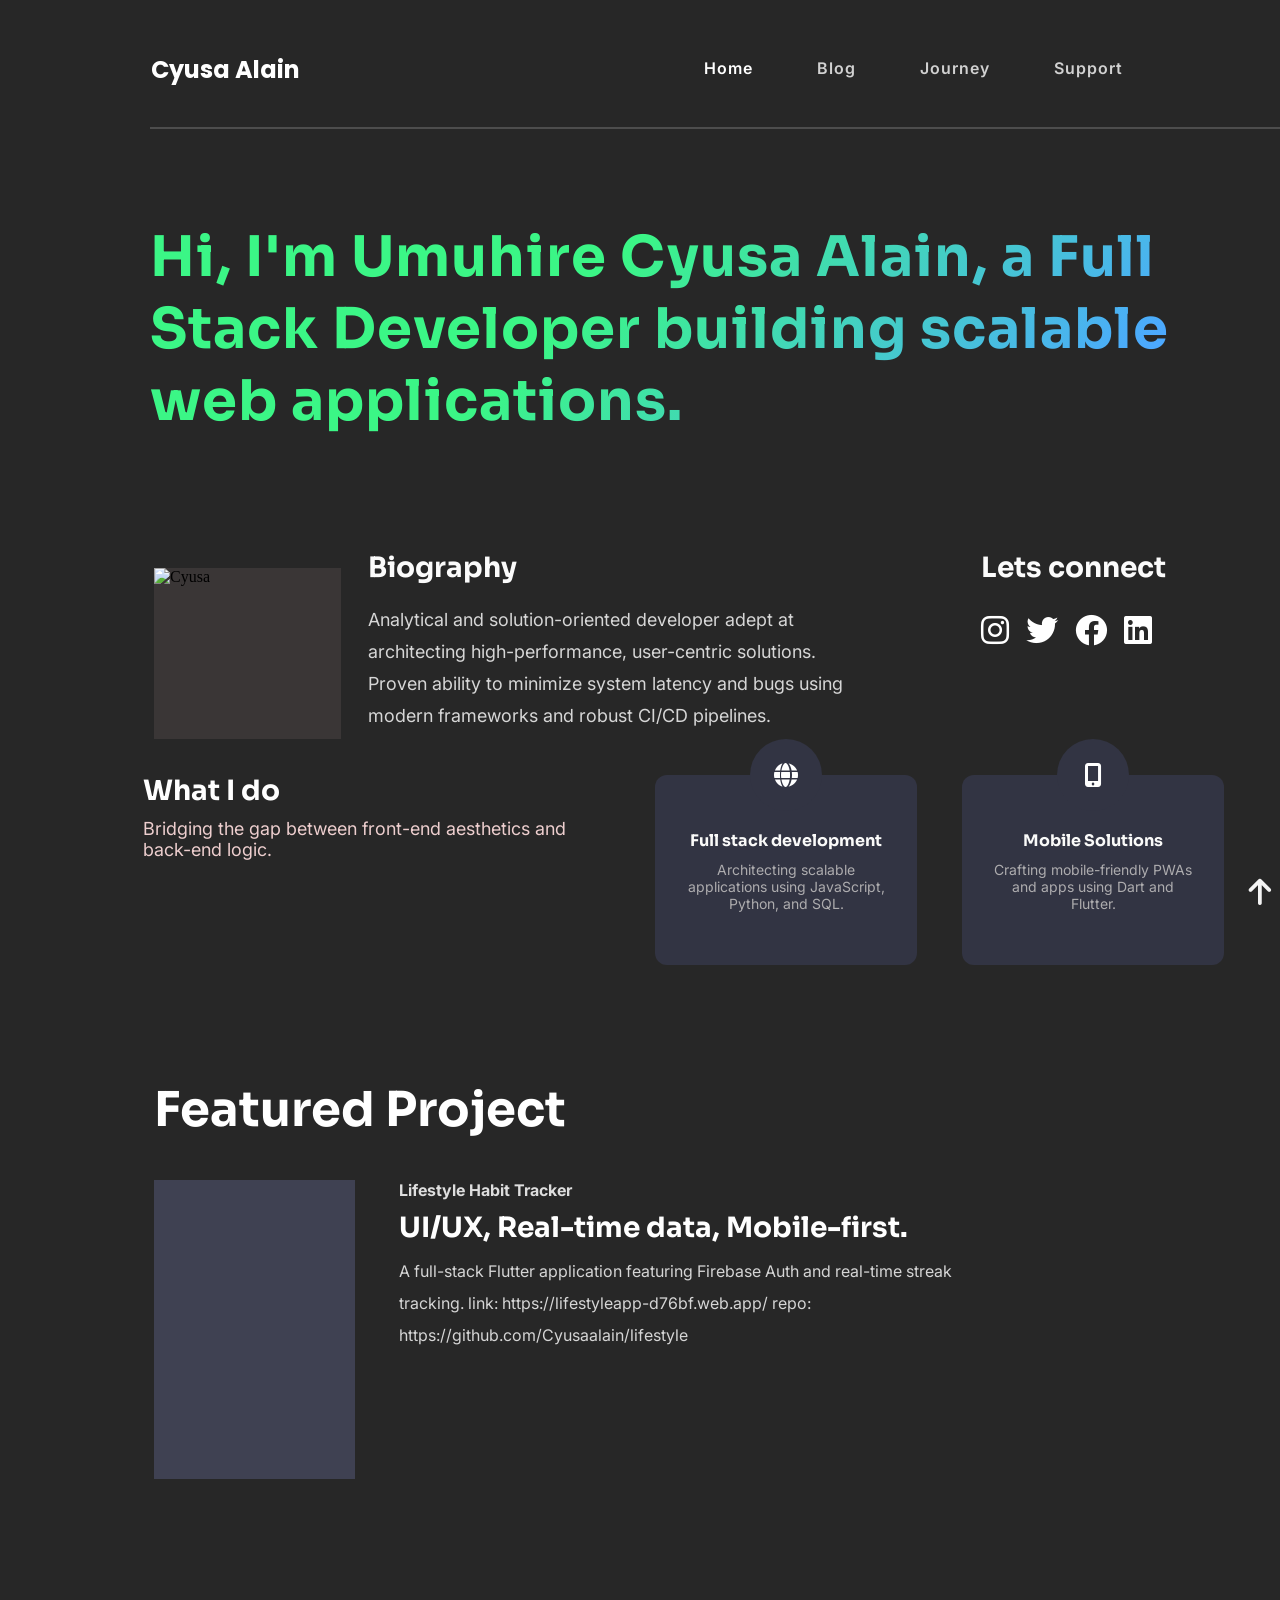
==== index.html @ eeb5d700 "start" ====
<!DOCTYPE html>
<html lang="en">
<head>
    <meta charset="UTF-8">
    <meta name="viewport" content="width=1498">
    <title>Cyusa Alain | Portfolio</title>
    <link rel="stylesheet" href="style.css">
    <link href="https://fonts.googleapis.com/css2?family=Inter:wght@400;600;700&family=Poppins:wght@700&family=Sora:wght@700&display=swap" rel="stylesheet">
    <link rel="stylesheet" href="https://cdnjs.cloudflare.com/ajax/libs/font-awesome/6.0.0/css/all.min.css">
</head>
<body>

    <div class="frame-8">
        
        <nav class="navbar">
            <div class="logo">Cyusa Alain</div>
            <div class="menu">
                <a href="#" class="active">Home</a>
                <a href="#">Blog</a>
                <a href="#">Journey</a>
                <a href="#">Support</a>
            </div>
            <div class="nav-border"></div>
        </nav>

        <section class="hero-section">
            <h1 class="gradient-text">Hi, I'm Umuhire Cyusa Alain, a Full Stack Developer building scalable web applications.</h1>
        </section>

        <section class="bio-section">
            <div class="avatar">
                <img src="profile.jpg" alt="Cyusa" class="profile-img">
            </div>
            <div class="biography-content">
                <h3>Biography</h3>
                <p>Analytical and solution-oriented developer adept at architecting high-performance, user-centric solutions. Proven ability to minimize system latency and bugs using modern frameworks and robust CI/CD pipelines.</p>
            </div>
            <div class="connect-section">
                <h3>Lets connect</h3>
                <div class="social-icons">
                    <i class="fab fa-instagram"></i>
                    <i class="fab fa-twitter"></i>
                    <i class="fab fa-facebook"></i>
                    <i class="fab fa-linkedin"></i>
                </div>
            </div>
        </section>

        <section class="what-i-do">
            <div class="spec-intro">
                <h3>What I do</h3>
                <p>Bridging the gap between front-end aesthetics and back-end logic.</p>
            </div>
            
            <div class="card web-dev">
                <div class="floating-icon"><i class="fas fa-globe"></i></div>
                <h6>Full stack development</h6>
                <p>Architecting scalable applications using JavaScript, Python, and SQL.</p>
            </div>

            <div class="card mobile-solutions">
                <div class="floating-icon"><i class="fas fa-mobile-alt"></i></div>
                <h6>Mobile Solutions</h6>
                <p>Crafting mobile-friendly PWAs and apps using Dart and Flutter.</p>
                <div class="arrow-indicator"><i class="fas fa-arrow-right"></i></div>
            </div>
        </section>

        <section class="featured-projects">
            <h2 class="section-title">Featured Project</h2>
            
            <div class="project-card">
                <div class="thumbnail"></div> <div class="project-detail">
                    <span class="p-label">Lifestyle Habit Tracker</span>
                    <h4>UI/UX, Real-time data, Mobile-first.</h4>
                    <p>A full-stack Flutter application featuring Firebase Auth and real-time streak tracking. link: https://lifestyleapp-d76bf.web.app/ repo: https://github.com/Cyusaalain/lifestyle</p>
                </div>
            </div>
        </section>

    </div>

</body>
</html>
---- style.css ----
/* RESET */
* { margin: 0; padding: 0; box-sizing: border-box; }

body {
    background: #272727;
    overflow-x: hidden;
}

.frame-8 {
    position: relative;
    width: 1498px;
    height: 3177px;
    margin: 0 auto;
    background: #272727;
}

/* NAVBAR */
.navbar {
    position: absolute;
    width: 1440px;
    height: 160px;
    left: 0;
    top: 0;
}

.logo {
    position: absolute;
    left: 151px;
    top: 52px;
    font-family: 'Poppins';
    font-weight: 700;
    font-size: 24px;
    color: #FFFFFF;
}

.menu {
    position: absolute;
    left: 704px;
    top: 17px;
    width: 625px;
    display: flex;
    gap: 64px;
    align-items: center;
    height: 101px;
}

.menu a {
    font-family: 'Inter';
    font-weight: 600;
    font-size: 16px;
    text-decoration: none;
    color: #D1D1D1;
    letter-spacing: 1px;
}

.menu a.active { color: #FFFFFF; }

.nav-border {
    position: absolute;
    width: 1140px;
    height: 0;
    left: 150px;
    top: 127px;
    border: 1px solid #4D4D4D;
}

/* HERO SECTION */
.hero-section {
    position: absolute;
    width: 1029px;
    height: 216px;
    left: 150px;
    top: 221px;
}

.gradient-text {
    font-family: 'Sora';
    font-weight: 700;
    font-size: 56px;
    line-height: 72px;
    letter-spacing: 1px;
    background: linear-gradient(134.01deg, #3BF686 40.75%, #4CA9FF 90.52%);
    -webkit-background-clip: text;
    -webkit-text-fill-color: transparent;
    background-clip: text;
}

/* BIO SECTION */
.bio-section {
    position: absolute;
    top: 532px;
    left: 154px;
    width: 1024px;
}

.avatar {
    position: absolute;
    width: 187px;
    height: 171px;
    left: 0;
    top: 36px;
    background: #3A3636;
}

.biography-content {
    position: absolute;
    left: 214px;
    width: 499px;
}

.biography-content h3, .connect-section h3 {
    font-family: 'Sora';
    font-weight: 700;
    font-size: 28px;
    line-height: 72px;
    color: #FBFBFB;
}

.biography-content p {
    font-family: 'Inter';
    font-size: 18px;
    line-height: 32px;
    color: #D6D6D6;
}

.connect-section {
    position: absolute;
    left: 827px;
}

.social-icons {
    display: flex;
    gap: 17px;
    font-size: 32px;
    color: #FFFFFF;
    margin-top: 10px;
}

/* WHAT I DO SECTION */
.what-i-do {
    position: absolute;
    top: 739px;
    left: 143px;
    width: 1180px;
}

.spec-intro {
    width: 458px;
    padding-top: 34px;
}

.spec-intro h3 { font-family: 'Sora'; font-size: 28px; color: #FFFFFF; }
.spec-intro p { font-family: 'Inter'; font-size: 18px; color: #EDCECE; margin-top: 10px; }

.card {
    position: absolute;
    width: 262px;
    height: 190px;
    background: #323443;
    border-radius: 12px;
    top: 36px;
    padding: 30px;
    text-align: center;
}

.web-dev { left: 512px; }
.mobile-solutions { left: 819px; }

.floating-icon {
    position: absolute;
    top: -36px;
    left: 50%;
    transform: translateX(-50%);
    width: 72px;
    height: 72px;
    background: #323443;
    border-radius: 50%;
    display: flex;
    align-items: center;
    justify-content: center;
    font-size: 24px;
    color: white;
}

.card h6 { font-family: 'Sora'; font-size: 16px; color: #FAFAF9; margin-top: 25px; }
.card p { font-family: 'Inter'; font-size: 14px; color: rgba(239, 237, 232, 0.65); margin-top: 10px; }

.arrow-indicator {
    position: absolute;
    right: -50px;
    top: 100px;
    font-size: 30px;
    color: #F3F3F3;
    transform: rotate(-90deg);
}

/* PROJECTS */
.featured-projects {
    position: absolute;
    top: 1079px;
    left: 154px;
}

.section-title { font-family: 'Sora'; font-size: 48px; color: #FFFFFF; margin-bottom: 40px; }

.project-card {
    display: flex;
    gap: 44px;
}

.thumbnail {
    width: 201px;
    height: 299px;
    background: #3F4152;
}

.project-detail h4 { font-family: 'Sora'; font-size: 28px; color: white; margin: 10px 0; }
.project-detail p { width: 556px; font-family: 'Inter'; color: #D5D5D5; line-height: 32px; }
.p-label { font-family: 'Inter'; font-weight: 700; color: #DEDEDE; }
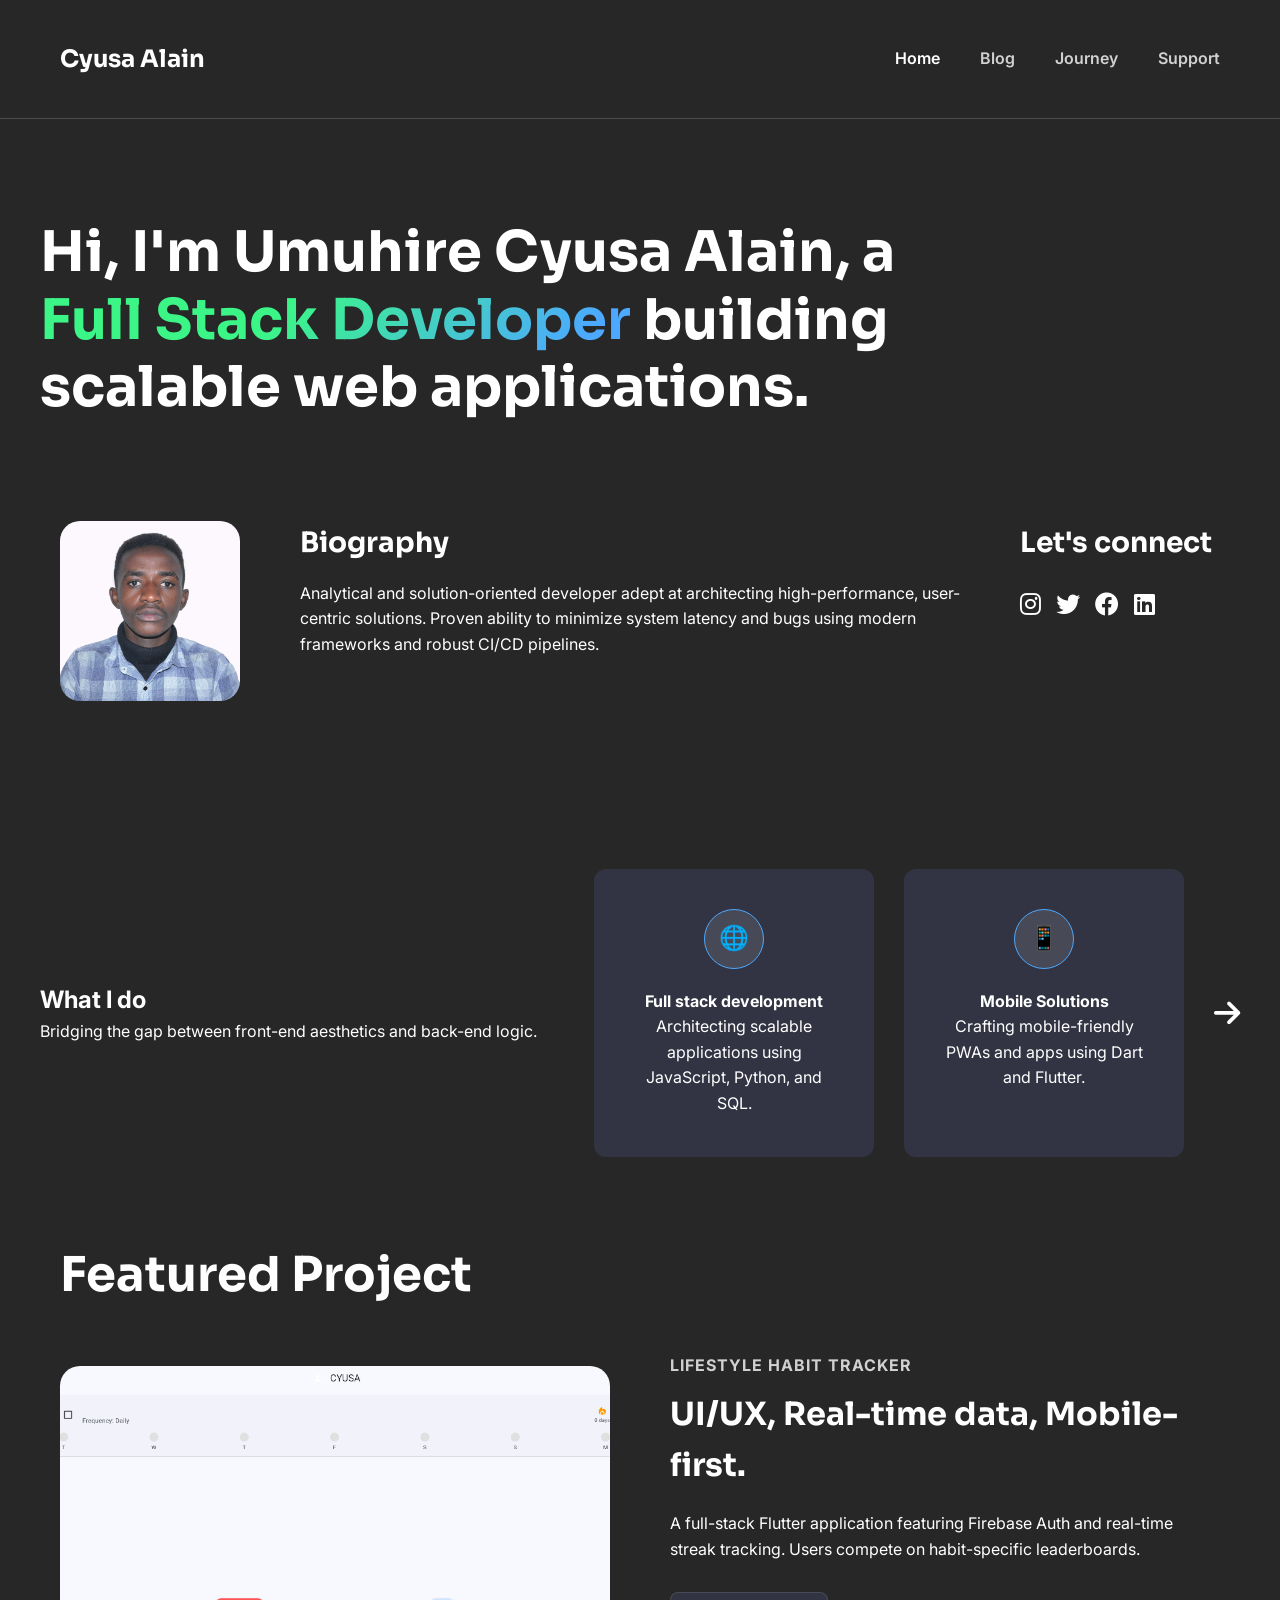
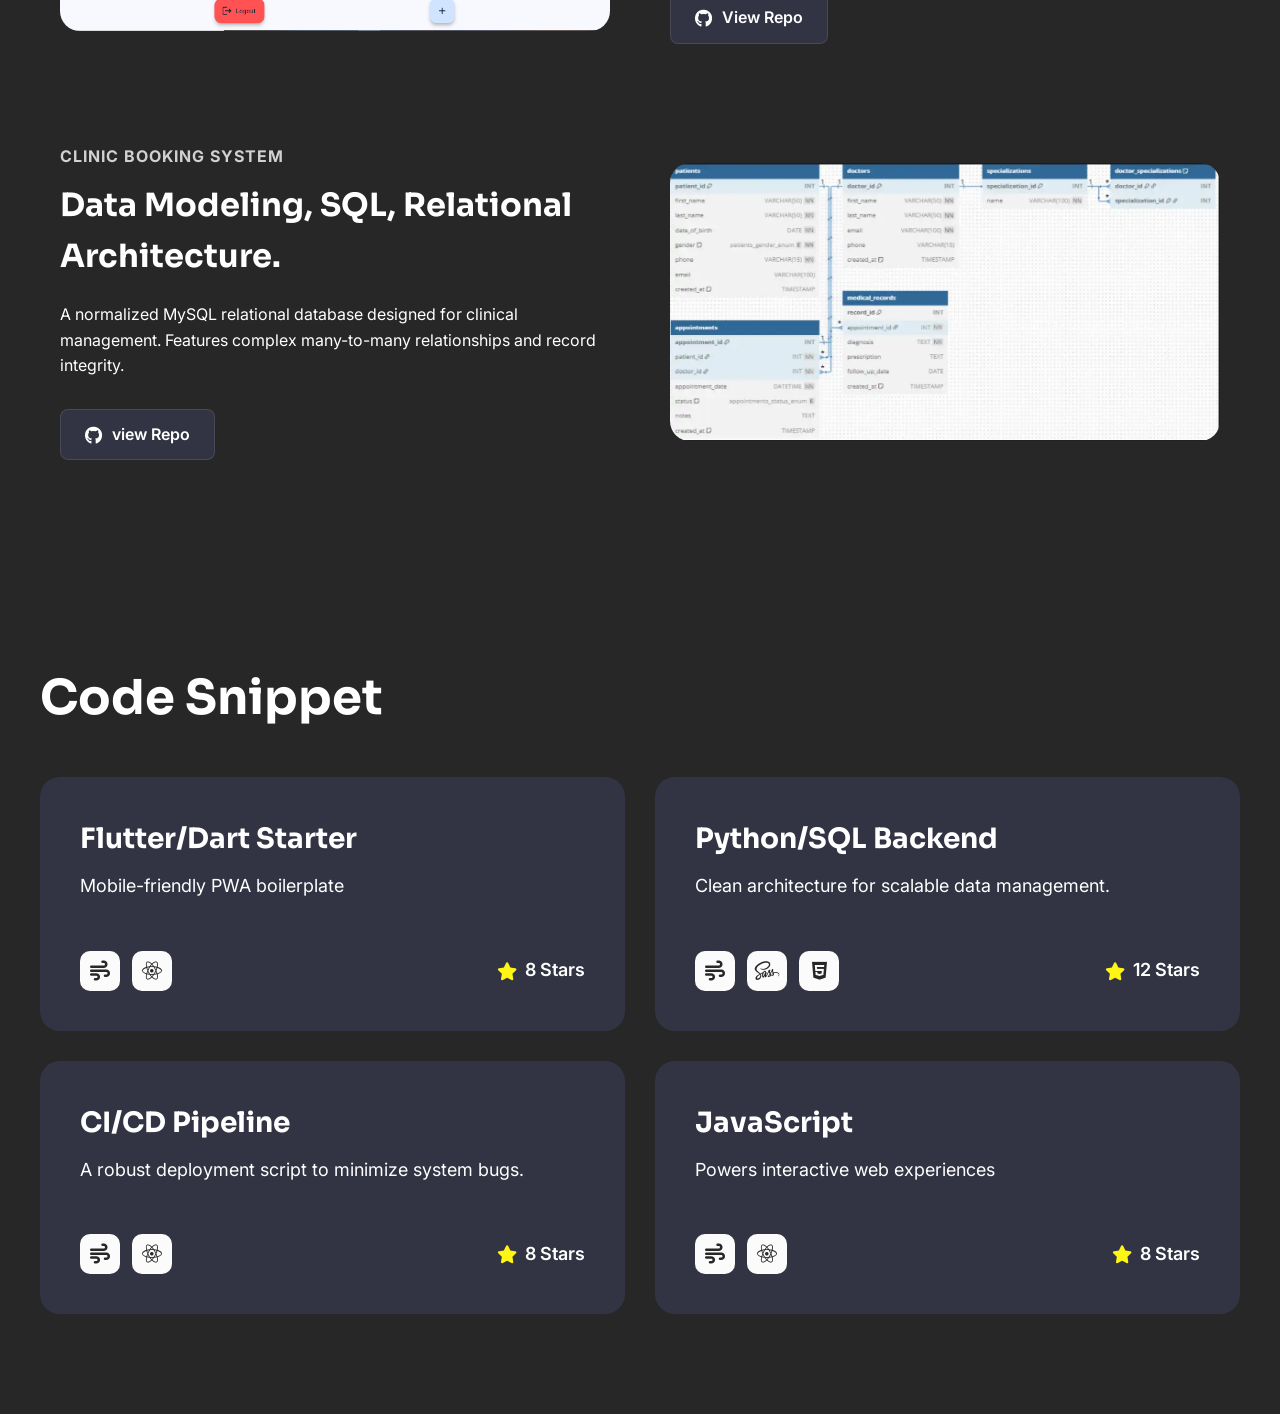
==== commit 4f786613: "finalizing" ====
--- a/index.html
+++ b/index.html
@@ -2,83 +2,179 @@
 <html lang="en">
 <head>
     <meta charset="UTF-8">
-    <meta name="viewport" content="width=1498">
-    <title>Cyusa Alain | Portfolio</title>
+    <meta name="viewport" content="width=device-width, initial-scale=1.0">
+    <title>Cyusa Alain | Full Stack Developer</title>
     <link rel="stylesheet" href="style.css">
-    <link href="https://fonts.googleapis.com/css2?family=Inter:wght@400;600;700&family=Poppins:wght@700&family=Sora:wght@700&display=swap" rel="stylesheet">
+    <link href="https://fonts.googleapis.com/css2?family=Inter:wght@400;600&family=Sora:wght@600;700&display=swap" rel="stylesheet">
     <link rel="stylesheet" href="https://cdnjs.cloudflare.com/ajax/libs/font-awesome/6.0.0/css/all.min.css">
 </head>
 <body>
 
-    <div class="frame-8">
-        
-        <nav class="navbar">
+    <nav class="navbar">
+        <div class="container nav-content">
             <div class="logo">Cyusa Alain</div>
-            <div class="menu">
-                <a href="#" class="active">Home</a>
-                <a href="#">Blog</a>
-                <a href="#">Journey</a>
-                <a href="#">Support</a>
+            <ul class="menu">
+                <li><a href="#" class="active">Home</a></li>
+                <li><a href="blog.html">Blog</a></li>
+                <li><a href="journey.html">Journey</a></li>
+                <li><a href="support.html" class="support-btn">Support</a></li>
+            </ul>
+        </div>
+    </nav>
+
+    <header class="hero container">
+        <h1>Hi, I'm Umuhire Cyusa Alain, a <span>Full Stack Developer</span> building scalable web applications.</h1>
+    </header>
+
+    <section class="bio-section container">
+        <div class="bio-grid">
+            <div class="avatar-container">
+                <img src="GREEN CARD.JPG" alt="Umuhire Cyusa Alain" class="avatar">
             </div>
-            <div class="nav-border"></div>
-        </nav>
-
-        <section class="hero-section">
-            <h1 class="gradient-text">Hi, I'm Umuhire Cyusa Alain, a Full Stack Developer building scalable web applications.</h1>
-        </section>
-
-        <section class="bio-section">
-            <div class="avatar">
-                <img src="profile.jpg" alt="Cyusa" class="profile-img">
-            </div>
-            <div class="biography-content">
-                <h3>Biography</h3>
+            <div class="bio-text">
+                <h2>Biography</h2>
                 <p>Analytical and solution-oriented developer adept at architecting high-performance, user-centric solutions. Proven ability to minimize system latency and bugs using modern frameworks and robust CI/CD pipelines.</p>
             </div>
-            <div class="connect-section">
-                <h3>Lets connect</h3>
+            <div class="connect">
+                <h3>Let's connect</h3>
                 <div class="social-icons">
-                    <i class="fab fa-instagram"></i>
-                    <i class="fab fa-twitter"></i>
-                    <i class="fab fa-facebook"></i>
-                    <i class="fab fa-linkedin"></i>
+                    <a href="https://www.instagram.com/wizzy_alain" target="_blank"><i class="fab fa-instagram"></i></a>
+                    <a href="https://x.com/cyusa_umuhire" target="_blank"><i class="fab fa-twitter"></i></a>
+                    <a href="#"><i class="fab fa-facebook"></i></a>
+                    <a href="https://www.linkedin.com/in/cyusa-alain-9400772a5" target="_blank"><i class="fab fa-linkedin"></i></a>
                 </div>
             </div>
-        </section>
+        </div>
+    </section>
 
-        <section class="what-i-do">
-            <div class="spec-intro">
-                <h3>What I do</h3>
-                <p>Bridging the gap between front-end aesthetics and back-end logic.</p>
-            </div>
-            
-            <div class="card web-dev">
-                <div class="floating-icon"><i class="fas fa-globe"></i></div>
-                <h6>Full stack development</h6>
-                <p>Architecting scalable applications using JavaScript, Python, and SQL.</p>
-            </div>
-
-            <div class="card mobile-solutions">
-                <div class="floating-icon"><i class="fas fa-mobile-alt"></i></div>
-                <h6>Mobile Solutions</h6>
-                <p>Crafting mobile-friendly PWAs and apps using Dart and Flutter.</p>
-                <div class="arrow-indicator"><i class="fas fa-arrow-right"></i></div>
-            </div>
-        </section>
-
-        <section class="featured-projects">
-            <h2 class="section-title">Featured Project</h2>
-            
-            <div class="project-card">
-                <div class="thumbnail"></div> <div class="project-detail">
-                    <span class="p-label">Lifestyle Habit Tracker</span>
-                    <h4>UI/UX, Real-time data, Mobile-first.</h4>
-                    <p>A full-stack Flutter application featuring Firebase Auth and real-time streak tracking. link: https://lifestyleapp-d76bf.web.app/ repo: https://github.com/Cyusaalain/lifestyle</p>
+    <section class="what-i-do container">
+    <div class="what-i-do-flex-container">
+        <div class="section-header">
+            <h2>What I do</h2>
+            <p>Bridging the gap between front-end aesthetics and back-end logic.</p>
+        </div>
+        
+        <div class="services-wrapper">
+            <div class="services-viewport">
+                <div class="services-grid" id="servicesGrid">
+                    <div class="service-card">
+                        <div class="icon-circle">🌐</div>
+                        <h4>Full stack development</h4>
+                        <p>Architecting scalable applications using JavaScript, Python, and SQL.</p>
+                    </div>
+                    <div class="service-card">
+                        <div class="icon-circle">📱</div>
+                        <h4>Mobile Solutions</h4>
+                        <p>Crafting mobile-friendly PWAs and apps using Dart and Flutter.</p>
+                    </div>
+                    <div class="service-card">
+                        <div class="icon-circle">⚙️</div>
+                        <h4>System Optimization</h4>
+                        <p>Reducing latency and managing Linux-based server configurations.</p>
+                    </div>
                 </div>
             </div>
-        </section>
+            <div class="scroll-arrow" id="cycleArrow">
+                <i class="fas fa-arrow-right"></i>
+            </div>
+        </div>
+    </div>
+    </section>
 
-    </div>
+    <section class="projects container">
+        <h2 class="section-title">Featured Project</h2>
+        
+        <article class="project-card">
+            <div class="project-img">
+                <img src="Capture3.PNG" alt="Habit Tracker">
+            </div>
+            <div class="project-info">
+                <span class="project-label">Lifestyle Habit Tracker</span>
+                <h3>UI/UX, Real-time data, Mobile-first.</h3>
+                <p>A full-stack Flutter application featuring Firebase Auth and real-time streak tracking. Users compete on habit-specific leaderboards.</p>
+                <div class="project-links">
+                    <a href="https://github.com/Cyusaalain/lifestyle" target="_blank" class="repo-btn">
+                        <i class="fab fa-github"></i> View Repo
+                    </a>
+                </div>
+        </article>
+
+        <article class="project-card reverse">
+            <div class="project-img">
+                <img src="Capture4.PNG" alt="Clinic System">
+            </div>
+            <div class="project-info">
+                <span class="project-label">Clinic Booking System</span>
+                <h3>Data Modeling, SQL, Relational Architecture.</h3>
+                <p>A normalized MySQL relational database designed for clinical management. Features complex many-to-many relationships and record integrity.</p>
+                <div class="project-links">
+                    <a href="https://github.com/Cyusaalain/clinic_booking_schema" target="_blank" class="repo-btn">
+                        <i class="fab fa-github"></i>view Repo
+                    </a>
+                </div>
+            </div>
+        </article>
+    </section>
+
+    <section class="code-snippet container">
+        <h2 class="section-title">Code Snippet</h2>
+        <div class="snippet-grid">
+            <div class="snippet-card">
+                <h3>Flutter/Dart Starter</h3>
+                <p>Mobile-friendly PWA boilerplate</p>
+                <div class="snippet-footer">
+                    <div class="tech-badges">
+                        <span class="badge"><i class="fa-solid fa-wind"></i></span>
+                        <span class="badge"><i class="fa-brands fa-react"></i></span>
+                    </div>
+                    <div class="star-rating">
+                        <i class="fas fa-star"></i> 8 Stars
+                    </div>
+                </div>
+            </div>
+            <div class="snippet-card">
+                <h3>Python/SQL Backend</h3>
+                <p>Clean architecture for scalable data management.</p>
+                <div class="snippet-footer">
+                    <div class="tech-badges">
+                        <span class="badge"><i class="fa-solid fa-wind"></i></span>
+                        <span class="badge"><i class="fa-brands fa-sass"></i></span>
+                        <span class="badge"><i class="fa-brands fa-html5"></i></span>
+                    </div>
+                    <div class="star-rating">
+                        <i class="fas fa-star"></i> 12 Stars
+                    </div>
+                </div>
+            </div>
+            <div class="snippet-card">
+                <h3>CI/CD Pipeline</h3>
+                <p>A robust deployment script to minimize system bugs.</p>
+                <div class="snippet-footer">
+                    <div class="tech-badges">
+                        <span class="badge"><i class="fa-solid fa-wind"></i></span>
+                        <span class="badge"><i class="fa-brands fa-react"></i></span>
+                    </div>
+                    <div class="star-rating">
+                        <i class="fas fa-star"></i> 8 Stars
+                    </div>
+                </div>
+            </div>
+            <div class="snippet-card">
+                <h3>JavaScript</h3>
+                <p>Powers interactive web experiences</p>
+                <div class="snippet-footer">
+                    <div class="tech-badges">
+                        <span class="badge"><i class="fa-solid fa-wind"></i></span>
+                        <span class="badge"><i class="fa-brands fa-react"></i></span>
+                    </div>
+                    <div class="star-rating">
+                        <i class="fas fa-star"></i> 8 Stars
+                    </div>
+                </div>
+            </div>
+        </div>
+    </section>
+    <script src="script.js"></script>
 
 </body>
 </html>
--- a/style.css
+++ b/style.css
@@ -1,219 +1,1141 @@
-/* RESET */
-* { margin: 0; padding: 0; box-sizing: border-box; }
+:root {
+    --bg-color: #272727;
+    --card-bg: #323443;
+    --text-main: #FFFFFF;
+    --text-dim: #D1D1D1;
+    --accent-gradient: linear-gradient(134deg, #3BF686 40%, #4CA9FF 90%);
+}
+
+* {
+    margin: 0;
+    padding: 0;
+    box-sizing: border-box;
+}
 
 body {
-    background: #272727;
+    background-color: var(--bg-color);
+    color: var(--text-main);
+    font-family: 'Inter', sans-serif;
+    line-height: 1.6;
     overflow-x: hidden;
 }
 
-.frame-8 {
-    position: relative;
-    width: 1498px;
-    height: 3177px;
+.container {
+    max-width: 1200px;
     margin: 0 auto;
-    background: #272727;
-}
-
-/* NAVBAR */
+    padding: 0 20px;
+}
+
+/* Navbar */
 .navbar {
-    position: absolute;
-    width: 1440px;
-    height: 160px;
-    left: 0;
-    top: 0;
+    padding: 40px 0;
+    border-bottom: 1px solid #4D4D4D;
+}
+
+.nav-content {
+    display: flex;
+    justify-content: space-between;
+    align-items: center;
 }
 
 .logo {
-    position: absolute;
-    left: 151px;
-    top: 52px;
-    font-family: 'Poppins';
+    font-family: 'Sora', sans-serif;
+    font-size: 24px;
     font-weight: 700;
-    font-size: 24px;
-    color: #FFFFFF;
 }
 
 .menu {
-    position: absolute;
-    left: 704px;
-    top: 17px;
-    width: 625px;
-    display: flex;
-    gap: 64px;
-    align-items: center;
-    height: 101px;
+    display: flex;
+    list-style: none;
+    gap: 40px;
 }
 
 .menu a {
-    font-family: 'Inter';
-    font-weight: 600;
-    font-size: 16px;
     text-decoration: none;
-    color: #D1D1D1;
-    letter-spacing: 1px;
-}
-
-.menu a.active { color: #FFFFFF; }
-
-.nav-border {
-    position: absolute;
-    width: 1140px;
-    height: 0;
-    left: 150px;
-    top: 127px;
-    border: 1px solid #4D4D4D;
-}
-
-/* HERO SECTION */
-.hero-section {
-    position: absolute;
-    width: 1029px;
-    height: 216px;
-    left: 150px;
-    top: 221px;
-}
-
-.gradient-text {
-    font-family: 'Sora';
-    font-weight: 700;
-    font-size: 56px;
-    line-height: 72px;
-    letter-spacing: 1px;
-    background: linear-gradient(134.01deg, #3BF686 40.75%, #4CA9FF 90.52%);
+    color: var(--text-dim);
+    font-weight: 600;
+    transition: 0.3s;
+}
+
+.menu a.active, .menu a:hover {
+    color: var(--text-main);
+}
+
+/* Hero Section */
+.hero {
+    padding: 100px 0;
+}
+
+.hero h1 {
+    font-family: 'Sora', sans-serif;
+    font-size: clamp(32px, 5vw, 56px);
+    line-height: 1.2;
+    max-width: 900px;
+}
+
+.hero h1 span {
+    background: var(--accent-gradient);
     -webkit-background-clip: text;
     -webkit-text-fill-color: transparent;
-    background-clip: text;
-}
-
-/* BIO SECTION */
-.bio-section {
+}
+
+/* Bio Section */
+.bio-grid {
+    display: grid;
+    grid-template-columns: 200px 1fr 200px;
+    gap: 40px;
+    align-items: start;
+    padding-bottom: 80px;
+}
+
+.avatar {
+    width: 180px;
+    height: 180px;
+    border-radius: 20px;
+    object-fit: cover;
+    background: #3A3636;
+}
+
+.bio-text h2, .connect h3 {
+    font-family: 'Sora', sans-serif;
+    font-size: 28px;
+    margin-bottom: 15px;
+}
+
+/* --- CORRECTION: Social Icons Visibility --- */
+.social-icons {
+    display: flex;
+    gap: 15px;
+    margin-top: 20px;
+}
+
+.social-icons a {
+    color: var(--text-main); /* Ensures icons are white */
+    font-size: 24px;
+    text-decoration: none;
+    transition: 0.3s ease;
+}
+
+.social-icons a:hover {
+    color: #3BF686; /* Optional hover effect */
+}
+
+/* Services */
+.what-i-do {
+    padding: 80px 0;
+}
+
+/* --- CORRECTION: Layout for "What I Do" (Text left, Cards right) --- */
+.what-i-do-flex-container {
+    display: flex;
+    justify-content: space-between;
+    align-items: center;
+    gap: 50px;
+}
+
+.services-wrapper {
+    display: flex;
+    align-items: center;
+    gap: 20px;
+}
+
+.services-grid {
+    display: flex; /* Changed from Grid to Flex to keep them side-by-side on desktop */
+    gap: 30px;
+}
+
+.scroll-arrow {
+    font-size: 30px;
+    color: var(--text-main);
+    cursor: pointer;
+}
+
+.service-card {
+    background: var(--card-bg);
+    padding: 40px;
+    border-radius: 12px;
+    text-align: center;
+    transition: transform 0.3s ease;
+    width: 280px; /* Fixed width to match design */
+}
+
+.service-card:hover {
+    transform: translateY(-10px);
+}
+
+.icon-circle {
+    width: 60px;
+    height: 60px;
+    background: rgba(255,255,255,0.1);
+    border-radius: 50%;
+    display: flex;
+    align-items: center;
+    justify-content: center;
+    margin: 0 auto 20px;
+    font-size: 24px;
+    border: 1px solid #4CA9FF; /* Matching the blue outline in your image */
+}
+
+/* Projects */
+.project-card {
+    display: flex;
+    gap: 60px;
+    margin-bottom: 100px;
+    align-items: center;
+}
+
+.project-card.reverse {
+    flex-direction: row-reverse;
+}
+
+.project-img {
+    flex: 1;
+    border-radius: 20px;
+    overflow: hidden;
+}
+
+.project-img img {
+    width: 100%;
+    display: block;
+    transition: 0.5s;
+}
+
+.project-info {
+    flex: 1;
+}
+
+.project-label {
+    color: var(--text-dim);
+    font-weight: 700;
+    text-transform: uppercase;
+    letter-spacing: 1px;
+}
+
+.project-info h3 {
+    font-family: 'Sora';
+    font-size: 32px;
+    margin: 10px 0 20px;
+}
+
+/* --- ADDED SECTION: Code Snippets --- */
+.code-snippet {
+    padding: 100px 0;
+}
+
+.section-title {
+    font-family: 'Sora', sans-serif;
+    font-size: 48px;
+    margin-bottom: 40px;
+}
+
+.snippet-grid {
+    display: grid;
+    grid-template-columns: repeat(2, 1fr);
+    gap: 30px;
+}
+
+.snippet-card {
+    background: var(--card-bg);
+    padding: 40px;
+    border-radius: 20px;
+    display: flex;
+    flex-direction: column;
+    justify-content: space-between;
+}
+
+.snippet-card h3 {
+    font-family: 'Sora', sans-serif;
+    font-size: 28px;
+    margin-bottom: 10px;
+}
+
+.snippet-card p {
+    color: var(--text-main);
+    font-size: 18px;
+    margin-bottom: 50px;
+}
+
+.snippet-footer {
+    display: flex;
+    justify-content: space-between;
+    align-items: center;
+}
+
+.tech-badges {
+    display: flex;
+    gap: 12px;
+}
+
+.badge {
+    width: 40px;
+    height: 40px;
+    background: #FBFBFB;
+    border-radius: 10px;
+    display: flex;
+    align-items: center;
+    justify-content: center;
+    color: #272727;
+    font-size: 20px;
+}
+
+.star-rating {
+    display: flex;
+    align-items: center;
+    gap: 8px;
+    font-size: 18px;
+    font-weight: 600;
+}
+
+.star-rating i {
+    color: #FFF615; /* Yellow Star */
+}
+
+/* Responsive adjustments */
+@media (max-width: 992px) {
+    .bio-grid {
+        grid-template-columns: 1fr;
+        text-align: center;
+    }
+    .avatar-container, .social-icons {
+        justify-content: center;
+    }
+    .project-card, .project-card.reverse {
+        flex-direction: column;
+        text-align: center;
+    }
+    /* Stack "What I do" on mobile */
+    .what-i-do-flex-container {
+        flex-direction: column;
+        text-align: center;
+    }
+    .services-grid {
+        flex-direction: column;
+    }
+    .services-wrapper {
+        flex-direction: column;
+    }
+    .scroll-arrow {
+        transform: rotate(90deg); /* Point arrow down on mobile */
+    }
+    /* Snippet Grid mobile */
+    .snippet-grid {
+        grid-template-columns: 1fr;
+    }
+}
+
+.services-viewport {
+    width: 600px; /* Width of exactly 2 cards + gap */
+    overflow: hidden; /* This hides the 3rd card */
+}
+
+.services-grid {
+    display: flex;
+    gap: 30px;
+    transition: transform 0.6s cubic-bezier(0.4, 0, 0.2, 1);
+    width: max-content; 
+}
+
+.service-card {
+    flex: 0 0 280px; 
+    background: var(--card-bg);
+    padding: 40px;
+    border-radius: 12px;
+    text-align: center;
+}
+/* Project Button Styles */
+.project-links {
+    margin-top: 30px;
+}
+
+.repo-btn {
+    display: inline-flex;
+    align-items: center;
+    gap: 10px;
+    padding: 12px 24px;
+    background-color: var(--card-bg); /* Dark blueish background */
+    color: var(--text-main);
+    text-decoration: none;
+    border-radius: 8px;
+    font-weight: 600;
+    font-size: 16px;
+    border: 1px solid rgba(255, 255, 255, 0.1);
+    transition: all 0.3s ease;
+}
+
+/* Hover Effect: Glow and Slide Up */
+.repo-btn:hover {
+    background-color: #3f4152;
+    border-color: #3BF686; /* Green border on hover */
+    transform: translateY(-3px);
+    box-shadow: 0 5px 15px rgba(59, 246, 134, 0.2);
+    color: #3BF686;
+}
+
+.repo-btn i {
+    font-size: 18px;
+}
+/* --- MULTI-DEVICE UPGRADES (Media Query) --- */
+@media (max-width: 768px) {
+    
+    /* Upgrade 1: Navigation Dropdown */
+    .hamburger {
+        display: block; /* Shows the bars icon on mobile */
+        font-size: 24px;
+        cursor: pointer;
+    }
+
+    .menu {
+        display: none; /* Hide menu by default on mobile */
+        position: absolute;
+        top: 100px;
+        left: 0;
+        width: 100%;
+        background: var(--bg-color);
+        flex-direction: column;
+        gap: 0;
+        border-bottom: 1px solid #4D4D4D;
+        z-index: 1000;
+    }
+
+    .menu li {
+        width: 100%;
+        text-align: center;
+    }
+
+    .menu a {
+        display: block;
+        padding: 20px;
+        border-bottom: 1px solid rgba(255,255,255,0.05);
+    }
+
+    /* Show menu when checkbox is checked */
+    .nav-toggler:checked ~ .menu {
+        display: flex;
+    }
+    .what-i-do-flex-container {
+        flex-direction: column; /* Stack Title above Cards */
+        text-align: center;
+    }
+
+    .services-viewport {
+        width: 100%; /* Take full width */
+        overflow: visible; /* Show all cards, nothing hidden */
+    }
+
+    .services-grid {
+        flex-direction: column; /* Cards go one under another */
+        align-items: center; /* Center them in the middle */
+        transform: none !important; /* Disable the JS sliding effect on mobile */
+        width: 100%;
+    }
+
+    .service-card {
+        width: 90%; /* Scale cards to fit phone screens */
+        max-width: 350px;
+        margin-bottom: 40px; /* Space between vertical cards */
+    }
+
+    .scroll-arrow {
+        display: none; /* Hide the arrow on mobile since all cards are visible */
+    }
+}
+.nav-toggler {
+    display: none;
+}
+.hamburger {
+    display: none; /* Hidden on desktop */
+}
+/* --- DESKTOP: Hide the mobile elements by default --- */
+#nav-check, .nav-toggler {
+    display: none;
+}
+
+/* --- MOBILE UPGRADES (max-width: 768px) --- */
+@media (max-width: 768px) {
+    
+    /* Show the hamburger icon */
+    .nav-toggler {
+        display: block;
+        color: #FFFFFF; /* Makes icon white */
+        font-size: 28px;
+        cursor: pointer;
+    }
+
+    /* Transform the menu into a vertical dropdown */
+    .menu {
+        display: none; /* Hidden until toggled */
+        position: absolute;
+        top: 80px; /* Position right below navbar */
+        left: 0;
+        width: 100%;
+        background: #272727; /* Matches your bg-color */
+        flex-direction: column;
+        padding: 20px 0;
+        border-bottom: 1px solid #4D4D4D;
+        z-index: 999;
+    }
+
+    .menu li {
+        width: 100%;
+        text-align: center;
+        margin: 10px 0;
+    }
+
+    /* DROPDOWN LOGIC: Show menu when icon is clicked */
+    #nav-check:checked ~ .menu {
+        display: flex;
+    }
+
+    /* --- Upgrade 2: Service Cards Layout --- */
+    .what-i-do-flex-container {
+        flex-direction: column; /* Stacks "What I do" title above cards */
+        text-align: center;
+        gap: 30px;
+    }
+
+    .services-viewport {
+        width: 100%;
+        overflow: visible; /* Makes all 3 cards visible */
+    }
+
+    .services-grid {
+        flex-direction: column; /* Cards go vertical */
+        align-items: center;
+        width: 100%;
+        transform: none !important; /* Disables the JS sliding on mobile */
+    }
+
+    .service-card {
+        width: 100%;
+        max-width: 320px; /* Keeps cards centered and neat */
+        margin-bottom: 20px;
+    }
+
+    .scroll-arrow {
+        display: none; /* Hide arrow on mobile as all cards show */
+    }
+}
+/* Blog Page Specifics */
+.blog-hero {
+    margin-top: 80px;
+    margin-bottom: 60px;
+}
+
+.blog-title {
+    font-family: 'Poppins', sans-serif;
+    font-weight: 600;
+    font-size: 64px; /* Scaled down from 128px for usability */
+    color: #3BF686;
+    line-height: 1.1;
+    margin-bottom: 20px;
+}
+
+.blog-subtitle {
+    font-family: 'Poppins', sans-serif;
+    font-size: 24px;
+    color: #A19595;
+    opacity: 0.75;
+    max-width: 800px;
+}
+
+/* Filters */
+.filters {
+    display: flex;
+    gap: 20px;
+    margin-bottom: 50px;
+}
+
+.filter-btn {
+    background: #3A3737;
+    border: none;
+    padding: 12px 40px;
+    color: white;
+    font-family: 'Poppins', sans-serif;
+    font-weight: 600;
+    font-size: 18px;
+    cursor: pointer;
+    border-radius: 4px;
+    transition: background 0.3s;
+}
+
+.filter-btn.active, .filter-btn:hover {
+    background: #323443;
+    border: 1px solid #3BF686;
+}
+
+/* Blog Cards */
+.blog-list {
+    display: flex;
+    flex-direction: column;
+    gap: 30px;
+    margin-bottom: 100px;
+}
+
+.blog-card {
+    background: #323443;
+    display: flex;
+    align-items: center;
+    padding: 40px;
+    gap: 40px;
+    border-radius: 8px;
+    transition: transform 0.3s, border 0.3s;
+    border: 1px solid transparent;
+}
+
+.blog-card:hover {
+    transform: translateX(10px);
+    border-color: #3BF686;
+}
+
+.blog-icon-box {
+    width: 100px;
+    height: 100px;
+    background: #312F2F;
+    display: flex;
+    justify-content: center;
+    align-items: center;
+    font-size: 40px;
+    color: #3BF686;
+    border-radius: 8px;
+    flex-shrink: 0;
+}
+
+.category-tag {
+    color: #4F4C4C;
+    font-weight: 600;
+    text-transform: uppercase;
+    font-size: 14px;
+    letter-spacing: 1px;
+    margin-bottom: 8px;
+    display: block;
+}
+
+.blog-content h2 {
+    font-family: 'Poppins', sans-serif;
+    font-size: 28px;
+    margin-bottom: 10px;
+}
+
+.blog-content p {
+    color: #8B8888;
+    font-size: 18px;
+    line-height: 1.5;
+}
+/* Post Page Specific Styles */
+.post-container {
+    max-width: 900px; /* Narrower for better readability */
+    margin-top: 50px;
+    margin-bottom: 100px;
+}
+
+.back-link {
+    display: inline-block;
+    color: #3BF686;
+    text-decoration: none;
+    font-family: 'Poppins', sans-serif;
+    font-size: 18px;
+    font-weight: 600;
+    margin-bottom: 40px;
+    transition: transform 0.3s ease;
+}
+
+.back-link:hover {
+    transform: translateX(-5px);
+}
+
+.post-category {
+    display: block;
+    font-family: 'Poppins', sans-serif;
+    font-size: 18px;
+    font-weight: 600;
+    margin-bottom: 10px;
+}
+
+.post-main-title {
+    font-family: 'Poppins', sans-serif;
+    font-size: 56px;
+    line-height: 1.2;
+    color: #3BF686;
+    margin-bottom: 15px;
+}
+
+.post-meta {
+    font-family: 'Poppins', sans-serif;
+    font-size: 16px;
+    font-weight: 600;
+    color: #FFFFFF;
+    margin-bottom: 40px;
+}
+
+.post-intro, .post-content p {
+    font-family: 'Poppins', sans-serif;
+    font-size: 20px;
+    line-height: 1.6;
+    color: #FFFFFF;
+    margin-bottom: 30px;
+}
+
+.post-section-title {
+    font-family: 'Poppins', sans-serif;
+    font-size: 40px;
+    color: #3BF686;
+    margin: 50px 0 20px 0;
+}
+
+.white-text { color: #FFFFFF; }
+
+/* Code Block Styling */
+.code-block-wrapper {
+    background: #1E1E1E; /* Slightly darker than main bg */
+    border: 1px solid #403D3D;
+    border-radius: 8px;
+    padding: 30px;
+    margin-top: 30px;
+    overflow-x: auto;
+}
+
+.code-header {
+    font-family: 'Poppins', sans-serif;
+    font-size: 20px;
+    font-weight: 600;
+    color: #3BF686;
+    margin-bottom: 20px;
+}
+
+.code-box {
+    font-family: 'Courier New', Courier, monospace; /* Typical code font */
+    font-size: 18px;
+    line-height: 1.5;
+    color: #FFFFFF;
+    white-space: pre-wrap;
+}
+.post-list {
+    margin-left: 20px;
+    margin-bottom: 30px;
+    color: #FFFFFF;
+}
+
+.post-list li {
+    margin-bottom: 15px;
+    font-family: 'Poppins', sans-serif;
+    font-size: 18px;
+    line-height: 1.6;
+}
+
+.post-list li strong {
+    color: #3BF686;
+}
+.terminal-style {
+    background: #0d0d0d !important;
+    border-left: 4px solid #3BF686 !important;
+}
+
+.terminal-style .code-box code {
+    color: #3BF686; /* Matrix-style green for the script */
+}
+
+/* Enhancing the Bold text in lists */
+.post-list li strong {
+    color: #3BF686;
+    font-weight: 600;
+}
+.blog-card {
+    transition: opacity 0.3s ease, transform 0.3s ease, border-color 0.3s ease;
+    text-decoration: none;
+    color: inherit;
+}
+
+.filter-btn.active {
+    border: 1px solid #3BF686;
+    color: #3BF686;
+}
+/* Journey Page Styles */
+.journey-header {
+    text-align: center;
+    margin-top: 60px;
+    margin-bottom: 80px;
+}
+
+.journey-avatar {
+    width: 200px;
+    height: 200px;
+    background: #83A19F;
+    border-radius: 50%;
+    margin: 0 auto 30px;
+    overflow: hidden;
+}
+
+.journey-avatar img {
+    width: 100%;
+    height: 100%;
+    object-fit: cover;
+}
+
+.journey-main-title {
+    font-family: 'Sora', sans-serif;
+    color: #009689;
+    font-size: 48px;
+    margin-bottom: 20px;
+}
+
+.journey-subtitle {
+    max-width: 900px;
+    margin: 0 auto;
+    font-size: 24px;
+    line-height: 1.6;
+    color: #FFFFFF;
+}
+
+/* Timeline Layout */
+.timeline-container {
+    position: relative;
+    max-width: 1100px;
+    margin: 100px auto;
+    padding: 20px 0;
+}
+
+.timeline-line {
     position: absolute;
-    top: 532px;
-    left: 154px;
-    width: 1024px;
-}
-
-.avatar {
+    left: 50%;
+    top: 0;
+    bottom: 0;
+    width: 2px;
+    background: #009689;
+    transform: translateX(-50%);
+}
+
+.timeline-item {
+    display: flex;
+    justify-content: flex-end;
+    padding-right: 50%;
+    position: relative;
+    margin-bottom: 60px;
+    width: 100%;
+    box-sizing: border-box;
+}
+
+.timeline-item.right {
+    justify-content: flex-start;
+    padding-right: 0;
+    padding-left: 50%;
+}
+
+.timeline-dot {
     position: absolute;
-    width: 187px;
-    height: 171px;
+    left: 50%;
+    top: 20px;
+    width: 24px;
+    height: 24px;
+    background: #009689;
+    border-radius: 50%;
+    transform: translateX(-50%);
+    z-index: 2;
+}
+
+/* Timeline Cards */
+.timeline-card {
+    background: #272727;
+    border: 1px solid #4C4242;
+    border-radius: 20px;
+    padding: 30px;
+    width: 85%;
+    margin: 0 40px;
+    position: relative;
+    transition: border-color 0.3s;
+}
+
+.timeline-card:hover {
+    border-color: #009689;
+}
+
+.year-label {
+    display: inline-block;
+    background: #009689;
+    padding: 5px 20px;
+    font-size: 24px;
+    font-weight: 700;
+    border-radius: 4px;
+    margin-bottom: 20px;
+}
+
+.timeline-card h4 {
+    font-size: 28px;
+    margin-bottom: 5px;
+    color: #FFFFFF;
+}
+
+.timeline-card h5 {
+    font-size: 22px;
+    color: #009689;
+    margin-bottom: 15px;
+}
+
+.timeline-card p {
+    font-size: 18px;
+    color: #D1D1D1;
+    margin-bottom: 15px;
+}
+
+.timeline-card hr {
+    border: 0;
+    border-top: 1px solid #FFFFFF;
+    margin: 20px 0;
+}
+
+.timeline-card ul {
+    list-style: none;
+    padding: 0;
+}
+
+.timeline-card ul li {
+    font-size: 18px;
+    line-height: 1.5;
+    position: relative;
+    padding-left: 20px;
+}
+
+.timeline-card ul li::before {
+    content: "•";
+    position: absolute;
     left: 0;
-    top: 36px;
-    background: #3A3636;
-}
-
-.biography-content {
-    position: absolute;
-    left: 214px;
-    width: 499px;
-}
-
-.biography-content h3, .connect-section h3 {
-    font-family: 'Sora';
+    color: #009689;
+}
+
+/* Download Section */
+.download-section {
+    text-align: center;
+    margin: 80px 0 100px;
+}
+
+.download-btn {
+    display: inline-flex;
+    align-items: center;
+    gap: 15px;
+    background: #009689;
+    color: white;
+    padding: 20px 40px;
+    border-radius: 8px;
+    font-family: 'Sora', sans-serif;
+    font-size: 32px;
     font-weight: 700;
+    text-decoration: none;
+    transition: transform 0.3s, background 0.3s;
+}
+
+.download-btn:hover {
+    transform: translateY(-5px);
+    background: #007a6f;
+}
+/* Support Page Global State */
+.support-page {
+    background-color: #272727;
+}
+
+/* Layout Structure */
+.support-layout {
+    display: grid;
+    grid-template-columns: 1.2fr 0.8fr; /* Gives slightly more space to the form */
+    gap: 100px;
+    margin-top: 80px;
+    margin-bottom: 100px;
+}
+
+/* Typography Hierarchy */
+.support-title {
+    font-family: 'Poppins', sans-serif;
+    font-weight: 600;
+    font-size: 128px;
+    line-height: 1;
+    color: #3BF686;
+    margin-bottom: 30px;
+}
+
+.support-subtitle, 
+.social-header {
+    font-family: 'Poppins', sans-serif;
+    font-weight: 600;
+    font-size: 48px;
+    color: #3BF686;
+    margin-bottom: 30px;
+}
+
+.social-header {
+    margin-top: 40px;
+}
+
+.support-intro {
+    font-family: 'Poppins', sans-serif;
+    font-weight: 600;
+    font-size: 24px;
+    line-height: 1.5;
+    color: #FFFFFF;
+    margin-bottom: 50px;
+}
+
+/* Form Styling */
+.support-form {
+    display: flex;
+    flex-direction: column;
+    gap: 30px;
+}
+
+.form-input {
+    background: #42555E;
+    border: 2px solid transparent; /* Prevents jumpy layout on focus */
+    border-radius: 8px;
+    padding: 30px;
+    color: #FFFFFF;
+    font-size: 24px;
+    font-family: 'Poppins', sans-serif;
+    outline: none;
+    transition: border-color 0.3s ease;
+}
+
+.form-input::placeholder {
+    color: #667F83;
+}
+
+.textarea {
+    min-height: 350px;
+    resize: none;
+}
+
+/* Button & Validation States */
+.submit-btn {
+    background: #4A5A50; /* Base/Disabled color */
+    color: #272727;
+    font-weight: 700;
+    font-size: 32px;
+    padding: 25px;
+    border: none;
+    border-radius: 8px;
+    display: flex;
+    align-items: center;
+    justify-content: center;
+    gap: 20px;
+    transition: all 0.4s cubic-bezier(0.23, 1, 0.32, 1);
+    opacity: 0.6;
+}
+
+/* Base Disabled State (Safety) */
+.submit-btn:disabled {
+    cursor: not-allowed;
+    transform: scale(1) !important;
+}
+
+/* Active/Ready State (Triggered by JS) */
+.submit-btn.ready {
+    background: #76BC8B; 
+    color: #000000;
+    opacity: 1;
+    cursor: pointer;
+    box-shadow: 0px 0px 15px rgba(118, 188, 139, 0.4);
+}
+
+.submit-btn.ready:hover {
+    transform: translateY(-5px);
+    background: #3BF686;
+    box-shadow: 0px 10px 25px rgba(59, 246, 134, 0.3);
+}
+
+/* Direct Contact List */
+.contact-info-list {
+    display: flex;
+    flex-direction: column;
+    gap: 40px;
+}
+
+.contact-item {
+    display: flex;
+    align-items: center;
+    gap: 30px;
+}
+
+.support-icon-box {
+    font-size: 40px;
+    color: #3BF686;
+    width: 60px;
+    text-align: center;
+}
+
+.contact-text {
     font-size: 28px;
-    line-height: 72px;
-    color: #FBFBFB;
-}
-
-.biography-content p {
-    font-family: 'Inter';
+    color: #FFFFFF;
+    font-weight: 600;
+    font-family: 'Poppins', sans-serif;
+}
+
+.underline { 
+    text-decoration: underline; 
+}
+
+/* Visual Dividers */
+.support-divider {
+    border: 0;
+    border-top: 1px solid rgba(255, 255, 255, 0.3);
+    margin: 60px 0;
+}
+
+/* Social Media Grid */
+.social-grid {
+    display: flex;
+    gap: 40px;
+    font-size: 60px;
+}
+
+.social-grid a {
+    color: #FFFFFF;
+    transition: transform 0.3s ease, color 0.3s ease;
+}
+
+.social-grid a:hover {
+    color: #3BF686;
+    transform: translateY(-5px);
+}
+
+/* Responsive Adjustments */
+@media (max-width: 1200px) {
+    .support-layout {
+        grid-template-columns: 1fr;
+        gap: 80px;
+    }
+    .support-title {
+        font-size: 80px;
+    }
+}
+/* Toast Notification */
+.toast {
+    visibility: hidden;
+    min-width: 300px;
+    background-color: #3BF686; /* Your signature green */
+    color: #000000;
+    text-align: center;
+    border-radius: 8px;
+    padding: 20px;
+    position: fixed;
+    z-index: 1000;
+    left: 50%;
+    bottom: 30px;
+    transform: translateX(-50%);
+    font-family: 'Poppins', sans-serif;
+    font-weight: 700;
     font-size: 18px;
-    line-height: 32px;
-    color: #D6D6D6;
-}
-
-.connect-section {
-    position: absolute;
-    left: 827px;
-}
-
-.social-icons {
-    display: flex;
-    gap: 17px;
-    font-size: 32px;
-    color: #FFFFFF;
-    margin-top: 10px;
-}
-
-/* WHAT I DO SECTION */
-.what-i-do {
-    position: absolute;
-    top: 739px;
-    left: 143px;
-    width: 1180px;
-}
-
-.spec-intro {
-    width: 458px;
-    padding-top: 34px;
-}
-
-.spec-intro h3 { font-family: 'Sora'; font-size: 28px; color: #FFFFFF; }
-.spec-intro p { font-family: 'Inter'; font-size: 18px; color: #EDCECE; margin-top: 10px; }
-
-.card {
-    position: absolute;
-    width: 262px;
-    height: 190px;
-    background: #323443;
-    border-radius: 12px;
-    top: 36px;
-    padding: 30px;
-    text-align: center;
-}
-
-.web-dev { left: 512px; }
-.mobile-solutions { left: 819px; }
-
-.floating-icon {
-    position: absolute;
-    top: -36px;
-    left: 50%;
-    transform: translateX(-50%);
-    width: 72px;
-    height: 72px;
-    background: #323443;
-    border-radius: 50%;
-    display: flex;
-    align-items: center;
-    justify-content: center;
-    font-size: 24px;
-    color: white;
-}
-
-.card h6 { font-family: 'Sora'; font-size: 16px; color: #FAFAF9; margin-top: 25px; }
-.card p { font-family: 'Inter'; font-size: 14px; color: rgba(239, 237, 232, 0.65); margin-top: 10px; }
-
-.arrow-indicator {
-    position: absolute;
-    right: -50px;
-    top: 100px;
-    font-size: 30px;
-    color: #F3F3F3;
-    transform: rotate(-90deg);
-}
-
-/* PROJECTS */
-.featured-projects {
-    position: absolute;
-    top: 1079px;
-    left: 154px;
-}
-
-.section-title { font-family: 'Sora'; font-size: 48px; color: #FFFFFF; margin-bottom: 40px; }
-
-.project-card {
-    display: flex;
-    gap: 44px;
-}
-
-.thumbnail {
-    width: 201px;
-    height: 299px;
-    background: #3F4152;
-}
-
-.project-detail h4 { font-family: 'Sora'; font-size: 28px; color: white; margin: 10px 0; }
-.project-detail p { width: 556px; font-family: 'Inter'; color: #D5D5D5; line-height: 32px; }
-.p-label { font-family: 'Inter'; font-weight: 700; color: #DEDEDE; }+    box-shadow: 0px 10px 30px rgba(0, 0, 0, 0.5);
+}
+
+/* Show class triggered by JS */
+.toast.show {
+    visibility: visible;
+    animation: fadein 0.5s, fadeout 0.5s 2.5s;
+}
+
+/* Animations */
+@keyframes fadein {
+    from { bottom: 0; opacity: 0; }
+    to { bottom: 30px; opacity: 1; }
+}
+
+@keyframes fadeout {
+    from { bottom: 30px; opacity: 1; }
+    to { bottom: 0; opacity: 0; }
+}
